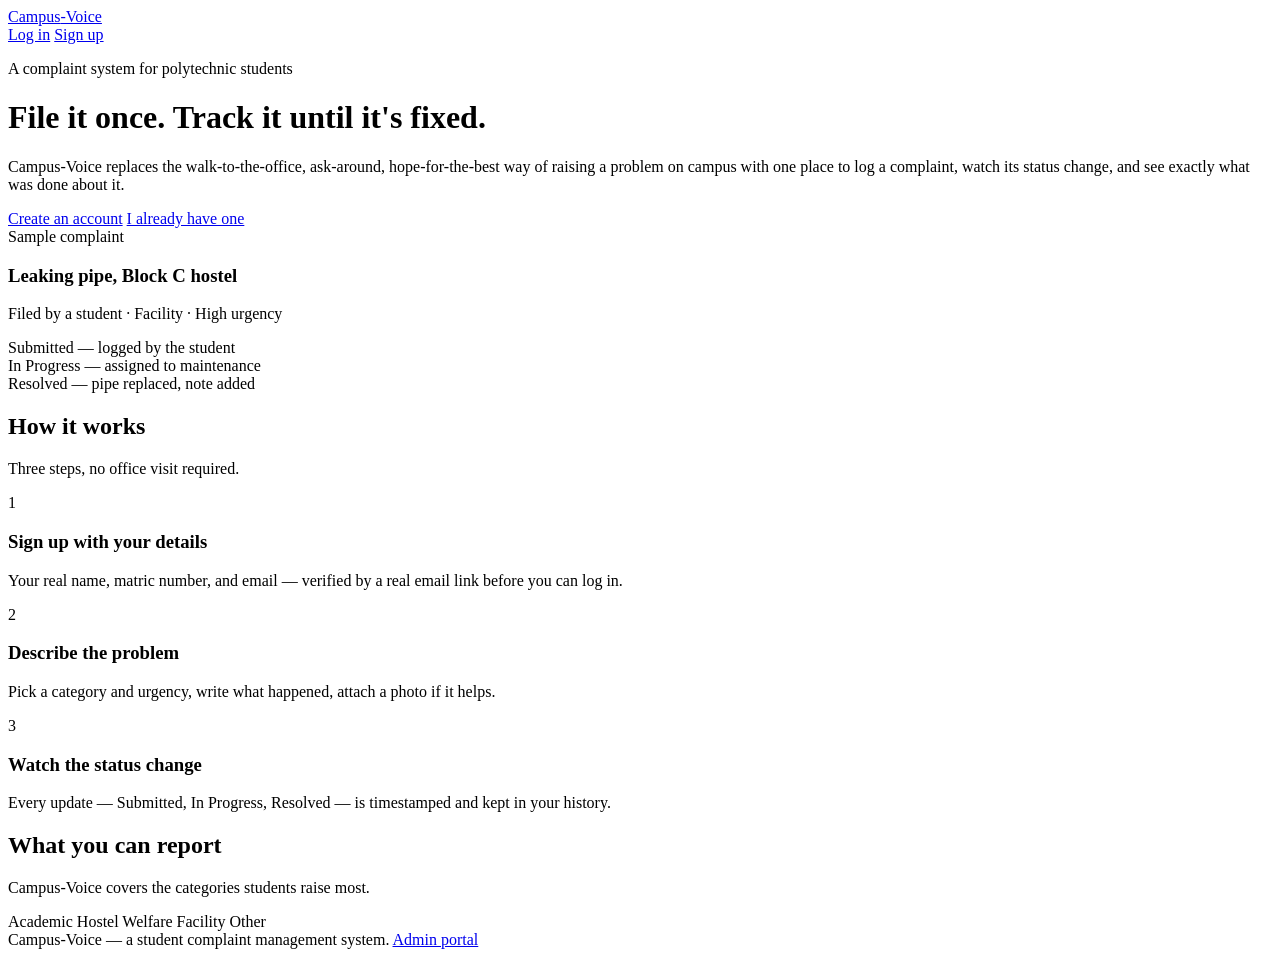
==== index.html @ e6426d65 "Add files via upload" ====
<!DOCTYPE html>
<html lang="en">
<head>
<meta charset="UTF-8">
<meta name="viewport" content="width=device-width, initial-scale=1.0">
<title>Campus-Voice — Student Complaint Management System</title>
<meta name="description" content="Campus-Voice lets students file, track, and resolve complaints without joining a queue at an office.">
<link rel="stylesheet" href="css/style.css">
</head>
<body>

  <nav class="site-nav">
    <div class="container">
      <a href="index.html" class="brand">Campus<span class="flag">-Voice</span></a>
      <div class="nav-links">
        <a href="login.html">Log in</a>
        <a href="signup.html" class="btn btn-accent btn-sm">Sign up</a>
      </div>
    </div>
  </nav>

  <header class="hero">
    <div class="container">
      <div>
        <p class="hero-eyebrow">A complaint system for polytechnic students</p>
        <h1>File it once. Track it until it's fixed.</h1>
        <p class="lead">Campus-Voice replaces the walk-to-the-office, ask-around, hope-for-the-best way of raising a
          problem on campus with one place to log a complaint, watch its status change, and see exactly what was
          done about it.</p>
        <div class="hero-actions">
          <a href="signup.html" class="btn btn-primary">Create an account</a>
          <a href="login.html" class="btn btn-outline">I already have one</a>
        </div>
      </div>

      <div class="notice-card">
        <span class="tag">Sample complaint</span>
        <h3>Leaking pipe, Block C hostel</h3>
        <p class="meta">Filed by a student · Facility · High urgency</p>
        <div class="status-trail">
          <div class="step done"><span class="dot"></span> Submitted — logged by the student</div>
          <div class="step done"><span class="dot"></span> In Progress — assigned to maintenance</div>
          <div class="step current"><span class="dot"></span> Resolved — pipe replaced, note added</div>
        </div>
      </div>
    </div>
  </header>

  <section class="section">
    <div class="container">
      <div class="section-head">
        <h2>How it works</h2>
        <p>Three steps, no office visit required.</p>
      </div>
      <div class="step-grid">
        <div class="step-card">
          <span class="step-index">1</span>
          <h3>Sign up with your details</h3>
          <p>Your real name, matric number, and email — verified by a real email link before you can log in.</p>
        </div>
        <div class="step-card">
          <span class="step-index">2</span>
          <h3>Describe the problem</h3>
          <p>Pick a category and urgency, write what happened, attach a photo if it helps.</p>
        </div>
        <div class="step-card">
          <span class="step-index">3</span>
          <h3>Watch the status change</h3>
          <p>Every update — Submitted, In Progress, Resolved — is timestamped and kept in your history.</p>
        </div>
      </div>
    </div>
  </section>

  <section class="section" style="padding-top:0;">
    <div class="container">
      <div class="section-head">
        <h2>What you can report</h2>
        <p>Campus-Voice covers the categories students raise most.</p>
      </div>
      <div class="category-strip">
        <span class="category-chip">Academic</span>
        <span class="category-chip">Hostel</span>
        <span class="category-chip">Welfare</span>
        <span class="category-chip">Facility</span>
        <span class="category-chip">Other</span>
      </div>
    </div>
  </section>

  <footer class="site-footer">
    <div class="container flex-between">
      <span>Campus-Voice — a student complaint management system.</span>
      <a href="admin.html">Admin portal</a>
    </div>
  </footer>

</body>
</html>
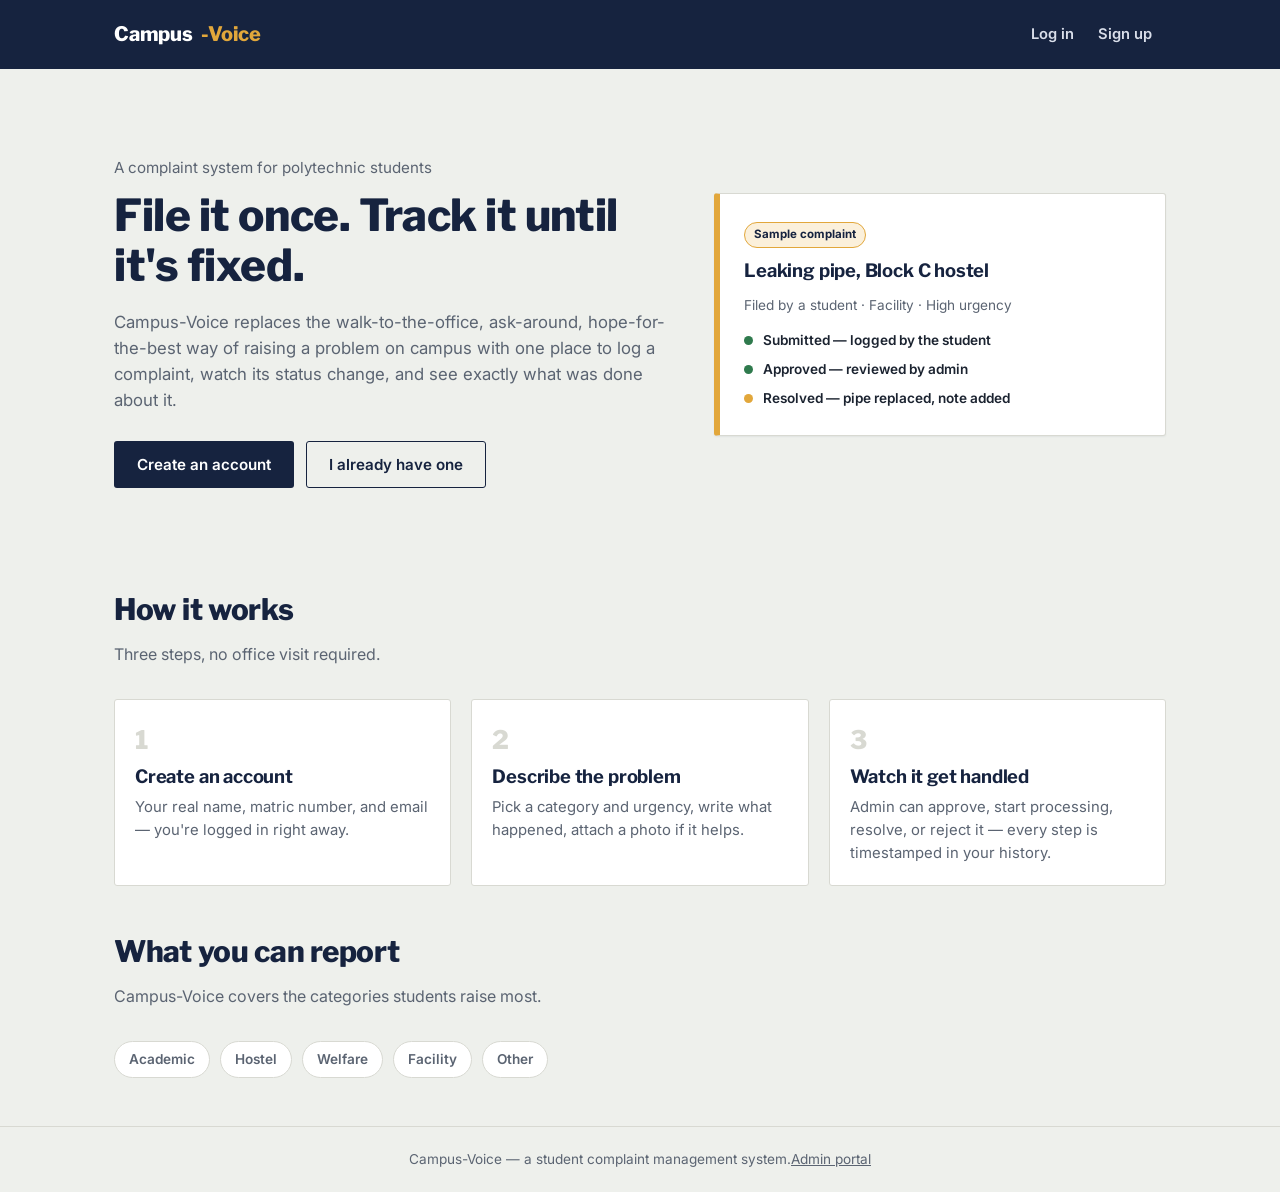
==== commit cb8d29f8: "Add files via upload" ====
--- a/index.html
+++ b/index.html
@@ -39,7 +39,7 @@
         <p class="meta">Filed by a student · Facility · High urgency</p>
         <div class="status-trail">
           <div class="step done"><span class="dot"></span> Submitted — logged by the student</div>
-          <div class="step done"><span class="dot"></span> In Progress — assigned to maintenance</div>
+          <div class="step done"><span class="dot"></span> Approved — reviewed by admin</div>
           <div class="step current"><span class="dot"></span> Resolved — pipe replaced, note added</div>
         </div>
       </div>
@@ -55,8 +55,8 @@
       <div class="step-grid">
         <div class="step-card">
           <span class="step-index">1</span>
-          <h3>Sign up with your details</h3>
-          <p>Your real name, matric number, and email — verified by a real email link before you can log in.</p>
+          <h3>Create an account</h3>
+          <p>Your real name, matric number, and email — you're logged in right away.</p>
         </div>
         <div class="step-card">
           <span class="step-index">2</span>
@@ -65,8 +65,8 @@
         </div>
         <div class="step-card">
           <span class="step-index">3</span>
-          <h3>Watch the status change</h3>
-          <p>Every update — Submitted, In Progress, Resolved — is timestamped and kept in your history.</p>
+          <h3>Watch it get handled</h3>
+          <p>Admin can approve, start processing, resolve, or reject it — every step is timestamped in your history.</p>
         </div>
       </div>
     </div>
--- a/css/style.css
+++ b/css/style.css
@@ -0,0 +1,527 @@
+/* ============================================================
+   Campus-Voice — Design Tokens & Shared Styles
+   Palette: institutional navy + notice-board amber, on cool paper.
+   Type: Libre Franklin (condensed, poster-like) for headings,
+         Inter for body/UI text.
+   ============================================================ */
+
+@import url('https://fonts.googleapis.com/css2?family=Libre+Franklin:wght@500;700;800&family=Inter:wght@400;500;600;700&display=swap');
+
+:root {
+  /* Color */
+  --ink:        #16233F;   /* primary navy — nav, headings, primary actions */
+  --ink-2:      #223458;   /* hover state of navy */
+  --amber:      #E2A73B;   /* accent — flags attention, "Submitted" status */
+  --paper:      #EEF0EC;   /* page background */
+  --surface:    #FFFFFF;   /* card/panel background */
+  --text:       #1B2330;   /* body text */
+  --slate:      #5B6472;   /* secondary text */
+  --line:       #D8D9D2;   /* hairline borders */
+  --blue:       #2C5F9E;   /* "In Progress" status */
+  --green:      #2F7A4D;   /* "Resolved" status */
+  --red:        #B23A2E;   /* High urgency / errors */
+  --amber-tint: #FBF0DB;
+  --blue-tint:  #E5EDF6;
+  --green-tint: #E4F0E8;
+  --red-tint:   #F7E7E5;
+
+  /* Type */
+  --font-head: 'Libre Franklin', sans-serif;
+  --font-body: 'Inter', sans-serif;
+
+  /* Layout */
+  --radius: 3px;
+  --shadow: 0 1px 2px rgba(22, 35, 63, 0.06);
+  --max-width: 1100px;
+}
+
+* { box-sizing: border-box; }
+
+html { scroll-behavior: smooth; }
+
+body {
+  margin: 0;
+  font-family: var(--font-body);
+  background: var(--paper);
+  color: var(--text);
+  line-height: 1.55;
+  -webkit-font-smoothing: antialiased;
+}
+
+h1, h2, h3, h4 {
+  font-family: var(--font-head);
+  color: var(--ink);
+  margin: 0 0 0.5em;
+  line-height: 1.15;
+  font-weight: 800;
+  letter-spacing: -0.01em;
+}
+
+h1 { font-size: clamp(2rem, 4vw, 2.75rem); }
+h2 { font-size: clamp(1.4rem, 2.6vw, 1.85rem); }
+h3 { font-size: 1.15rem; font-weight: 700; }
+
+p { max-width: 66ch; }
+
+a { color: var(--ink); }
+
+.container {
+  max-width: var(--max-width);
+  margin: 0 auto;
+  padding: 0 24px;
+}
+
+/* ---------- Buttons ---------- */
+.btn {
+  display: inline-flex;
+  align-items: center;
+  justify-content: center;
+  gap: 8px;
+  font-family: var(--font-body);
+  font-weight: 600;
+  font-size: 0.95rem;
+  padding: 11px 22px;
+  border-radius: var(--radius);
+  border: 1px solid transparent;
+  cursor: pointer;
+  text-decoration: none;
+  transition: background 0.15s ease, border-color 0.15s ease, color 0.15s ease;
+}
+.btn-primary { background: var(--ink); color: #fff; }
+.btn-primary:hover { background: var(--ink-2); }
+.btn-accent { background: var(--amber); color: var(--ink); }
+.btn-accent:hover { background: #d4972c; }
+.btn-outline { background: transparent; color: var(--ink); border-color: var(--ink); }
+.btn-outline:hover { background: var(--ink); color: #fff; }
+.btn-ghost { background: transparent; color: var(--slate); border: none; padding: 8px 10px; }
+.btn-ghost:hover { color: var(--ink); }
+.btn-danger { background: var(--red); color: #fff; }
+.btn-danger:hover { background: #952f25; }
+.btn-block { width: 100%; }
+.btn-sm { padding: 7px 14px; font-size: 0.85rem; }
+.btn:disabled { opacity: 0.55; cursor: not-allowed; }
+
+/* ---------- Top nav ---------- */
+.site-nav {
+  background: var(--ink);
+  color: #fff;
+}
+.site-nav .container {
+  display: flex;
+  align-items: center;
+  justify-content: space-between;
+  padding-top: 16px;
+  padding-bottom: 16px;
+}
+.brand {
+  display: flex;
+  align-items: baseline;
+  gap: 8px;
+  color: #fff;
+  text-decoration: none;
+  font-family: var(--font-head);
+  font-weight: 800;
+  font-size: 1.25rem;
+}
+.brand .flag { color: var(--amber); }
+.nav-links { display: flex; align-items: center; gap: 10px; }
+.nav-links a, .nav-links button {
+  color: #d9deea;
+  text-decoration: none;
+  font-size: 0.92rem;
+  font-weight: 600;
+  background: none;
+  border: none;
+  cursor: pointer;
+  font-family: var(--font-body);
+}
+.nav-links a:hover, .nav-links button:hover { color: #fff; }
+.nav-user {
+  font-size: 0.85rem;
+  color: #aab3c6;
+  border-left: 1px solid #33436a;
+  padding-left: 14px;
+  margin-left: 4px;
+}
+.nav-user strong { color: #fff; }
+
+/* ---------- Hero (landing) ---------- */
+.hero {
+  padding: 72px 0 56px;
+}
+.hero .container {
+  display: grid;
+  grid-template-columns: 1.1fr 0.9fr;
+  gap: 48px;
+  align-items: center;
+}
+.hero-eyebrow {
+  color: var(--slate);
+  font-size: 0.95rem;
+  margin-bottom: 10px;
+}
+.hero h1 { margin-bottom: 18px; }
+.hero p.lead { color: var(--slate); font-size: 1.05rem; margin-bottom: 28px; }
+.hero-actions { display: flex; gap: 12px; flex-wrap: wrap; }
+
+.notice-card {
+  background: var(--surface);
+  border: 1px solid var(--line);
+  border-left: 6px solid var(--amber);
+  border-radius: var(--radius);
+  box-shadow: var(--shadow);
+  padding: 26px 24px;
+}
+.notice-card .tag {
+  display: inline-block;
+  font-size: 0.72rem;
+  font-weight: 700;
+  color: var(--ink);
+  background: var(--amber-tint);
+  border: 1px solid var(--amber);
+  padding: 3px 9px;
+  border-radius: 999px;
+  margin-bottom: 12px;
+}
+.notice-card h3 { margin-bottom: 6px; }
+.notice-card .meta { color: var(--slate); font-size: 0.85rem; margin-bottom: 14px; }
+.status-trail { display: flex; flex-direction: column; gap: 8px; margin-top: 14px; }
+.status-trail .step {
+  display: flex; align-items: center; gap: 10px; font-size: 0.85rem; color: var(--slate);
+}
+.status-trail .dot { width: 9px; height: 9px; border-radius: 50%; background: var(--line); flex-shrink: 0; }
+.status-trail .step.done .dot { background: var(--green); }
+.status-trail .step.current .dot { background: var(--amber); }
+.status-trail .step.done, .status-trail .step.current { color: var(--text); font-weight: 600; }
+
+/* ---------- Sections ---------- */
+.section { padding: 48px 0; }
+.section-head { max-width: 60ch; margin-bottom: 32px; }
+.section-head p { color: var(--slate); }
+
+.step-grid {
+  display: grid;
+  grid-template-columns: repeat(auto-fit, minmax(220px, 1fr));
+  gap: 20px;
+}
+.step-card {
+  background: var(--surface);
+  border: 1px solid var(--line);
+  border-radius: var(--radius);
+  padding: 20px;
+}
+.step-card .step-index {
+  font-family: var(--font-head);
+  font-weight: 800;
+  font-size: 1.6rem;
+  color: var(--line);
+  display: block;
+  margin-bottom: 6px;
+}
+.step-card p { color: var(--slate); font-size: 0.93rem; margin: 0; }
+
+.category-strip {
+  display: flex;
+  flex-wrap: wrap;
+  gap: 10px;
+  margin-top: 8px;
+}
+.category-chip {
+  border: 1px solid var(--line);
+  background: var(--surface);
+  padding: 7px 14px;
+  border-radius: 999px;
+  font-size: 0.85rem;
+  color: var(--slate);
+  font-weight: 600;
+}
+
+footer.site-footer {
+  border-top: 1px solid var(--line);
+  padding: 22px 0;
+  color: var(--slate);
+  font-size: 0.85rem;
+  display: flex;
+  justify-content: space-between;
+  flex-wrap: wrap;
+  gap: 8px;
+}
+footer.site-footer a { color: var(--slate); }
+
+/* ---------- Auth pages ---------- */
+.auth-wrap {
+  min-height: calc(100vh - 65px);
+  display: flex;
+  align-items: center;
+  justify-content: center;
+  padding: 40px 16px;
+}
+.auth-card {
+  width: 100%;
+  max-width: 420px;
+  background: var(--surface);
+  border: 1px solid var(--line);
+  border-radius: var(--radius);
+  box-shadow: var(--shadow);
+  padding: 34px 30px;
+}
+.auth-card h1 { font-size: 1.5rem; margin-bottom: 4px; }
+.auth-card .sub { color: var(--slate); font-size: 0.9rem; margin-bottom: 24px; }
+.auth-foot { text-align: center; font-size: 0.88rem; color: var(--slate); margin-top: 18px; }
+
+.field { margin-bottom: 16px; }
+.field label {
+  display: block;
+  font-size: 0.85rem;
+  font-weight: 600;
+  color: var(--ink);
+  margin-bottom: 6px;
+}
+.field input,
+.field select,
+.field textarea {
+  width: 100%;
+  font-family: var(--font-body);
+  font-size: 0.95rem;
+  padding: 10px 12px;
+  border: 1px solid var(--line);
+  border-radius: var(--radius);
+  background: #fff;
+  color: var(--text);
+}
+.field input:focus,
+.field select:focus,
+.field textarea:focus,
+button:focus-visible,
+a:focus-visible {
+  outline: 2px solid var(--blue);
+  outline-offset: 1px;
+}
+.field .hint { font-size: 0.78rem; color: var(--slate); margin-top: 5px; }
+.field-row { display: grid; grid-template-columns: 1fr 1fr; gap: 14px; }
+
+.form-msg {
+  padding: 10px 13px;
+  border-radius: var(--radius);
+  font-size: 0.87rem;
+  margin-bottom: 16px;
+  display: none;
+}
+.form-msg.show { display: block; }
+.form-msg.error { background: var(--red-tint); color: var(--red); border: 1px solid #e3b3ac; }
+.form-msg.success { background: var(--green-tint); color: var(--green); border: 1px solid #b7d9c1; }
+.form-msg.info { background: var(--blue-tint); color: var(--blue); border: 1px solid #b9cde6; }
+
+.link-row { display: flex; justify-content: space-between; font-size: 0.85rem; margin-top: -6px; margin-bottom: 16px; }
+
+/* ---------- App shell (dashboard/admin) ---------- */
+.app-body { min-height: 100vh; display: flex; flex-direction: column; }
+.app-main { flex: 1; padding: 32px 0 56px; }
+.page-head {
+  display: flex;
+  justify-content: space-between;
+  align-items: flex-end;
+  flex-wrap: wrap;
+  gap: 14px;
+  margin-bottom: 26px;
+}
+.page-head p { color: var(--slate); margin: 4px 0 0; }
+
+.tabs { display: flex; gap: 4px; border-bottom: 1px solid var(--line); margin-bottom: 28px; }
+.tab-btn {
+  background: none; border: none; cursor: pointer;
+  padding: 10px 16px;
+  font-family: var(--font-body);
+  font-weight: 600;
+  font-size: 0.92rem;
+  color: var(--slate);
+  border-bottom: 2px solid transparent;
+  margin-bottom: -1px;
+}
+.tab-btn.active { color: var(--ink); border-bottom-color: var(--amber); }
+.tab-panel { display: none; }
+.tab-panel.active { display: block; }
+
+.panel {
+  background: var(--surface);
+  border: 1px solid var(--line);
+  border-radius: var(--radius);
+  padding: 26px;
+}
+.panel + .panel { margin-top: 20px; }
+
+/* ---------- Status badges ---------- */
+.badge {
+  display: inline-flex;
+  align-items: center;
+  gap: 6px;
+  font-size: 0.78rem;
+  font-weight: 700;
+  padding: 4px 10px;
+  border-radius: 999px;
+  white-space: nowrap;
+}
+.badge::before { content: ""; width: 7px; height: 7px; border-radius: 50%; }
+.badge-submitted { background: var(--amber-tint); color: #8a6410; }
+.badge-submitted::before { background: var(--amber); }
+.badge-progress { background: var(--blue-tint); color: var(--blue); }
+.badge-progress::before { background: var(--blue); }
+.badge-resolved { background: var(--green-tint); color: var(--green); }
+.badge-resolved::before { background: var(--green); }
+
+.urgency-tag { font-size: 0.76rem; font-weight: 700; }
+.urgency-High { color: var(--red); }
+.urgency-Medium { color: #8a6410; }
+.urgency-Low { color: var(--slate); }
+
+/* ---------- Complaint cards / list ---------- */
+.complaint-list { display: flex; flex-direction: column; gap: 12px; }
+.complaint-card {
+  background: var(--surface);
+  border: 1px solid var(--line);
+  border-left-width: 5px;
+  border-radius: var(--radius);
+  padding: 16px 18px;
+  cursor: pointer;
+  transition: box-shadow 0.15s ease;
+}
+.complaint-card:hover { box-shadow: var(--shadow); }
+.complaint-card.border-submitted { border-left-color: var(--amber); }
+.complaint-card.border-progress { border-left-color: var(--blue); }
+.complaint-card.border-resolved { border-left-color: var(--green); }
+.complaint-card .row1 {
+  display: flex; justify-content: space-between; align-items: flex-start; gap: 10px; margin-bottom: 8px;
+}
+.complaint-card .cat { font-family: var(--font-head); font-weight: 700; color: var(--ink); font-size: 1.02rem; }
+.complaint-card .desc { color: var(--slate); font-size: 0.9rem; margin: 0; max-width: 70ch;
+  display: -webkit-box; -webkit-line-clamp: 2; -webkit-box-orient: vertical; overflow: hidden; }
+.complaint-card .row2 { display: flex; gap: 14px; align-items: center; margin-top: 10px; font-size: 0.78rem; color: var(--slate); flex-wrap: wrap; }
+
+.empty-state {
+  text-align: center;
+  padding: 56px 20px;
+  border: 1px dashed var(--line);
+  border-radius: var(--radius);
+  color: var(--slate);
+}
+.empty-state .flag-icon { font-size: 1.8rem; margin-bottom: 10px; }
+.empty-state h3 { margin-bottom: 6px; }
+
+.loading-state { text-align: center; padding: 40px 20px; color: var(--slate); font-size: 0.9rem; }
+
+/* ---------- Stats (admin) ---------- */
+.stats-grid {
+  display: grid;
+  grid-template-columns: repeat(auto-fit, minmax(160px, 1fr));
+  gap: 14px;
+  margin-bottom: 26px;
+}
+.stat-card {
+  background: var(--surface);
+  border: 1px solid var(--line);
+  border-radius: var(--radius);
+  padding: 16px 18px;
+}
+.stat-card .num { font-family: var(--font-head); font-size: 1.9rem; font-weight: 800; color: var(--ink); display: block; }
+.stat-card .label { color: var(--slate); font-size: 0.82rem; }
+.stat-card.accent { border-top: 3px solid var(--amber); }
+.stat-card.blue { border-top: 3px solid var(--blue); }
+.stat-card.green { border-top: 3px solid var(--green); }
+
+/* ---------- Filters ---------- */
+.filter-row {
+  display: flex;
+  gap: 12px;
+  flex-wrap: wrap;
+  margin-bottom: 18px;
+  align-items: flex-end;
+}
+.filter-row .field { margin-bottom: 0; min-width: 160px; }
+
+/* ---------- Table ---------- */
+.table-wrap { overflow-x: auto; }
+table.complaints-table { width: 100%; border-collapse: collapse; font-size: 0.9rem; }
+table.complaints-table th {
+  text-align: left;
+  font-family: var(--font-body);
+  font-weight: 700;
+  color: var(--slate);
+  font-size: 0.78rem;
+  text-transform: uppercase;
+  letter-spacing: 0.03em;
+  padding: 10px 12px;
+  border-bottom: 1px solid var(--line);
+}
+table.complaints-table td {
+  padding: 12px;
+  border-bottom: 1px solid var(--line);
+  vertical-align: top;
+}
+table.complaints-table tr:last-child td { border-bottom: none; }
+table.complaints-table td.desc-cell { max-width: 260px; color: var(--slate); }
+
+/* ---------- Modal ---------- */
+.modal-overlay {
+  position: fixed; inset: 0; background: rgba(22, 35, 63, 0.5);
+  display: none; align-items: center; justify-content: center; padding: 20px; z-index: 50;
+}
+.modal-overlay.show { display: flex; }
+.modal {
+  background: #fff;
+  border-radius: var(--radius);
+  max-width: 560px;
+  width: 100%;
+  max-height: 88vh;
+  overflow-y: auto;
+  padding: 28px;
+  box-shadow: 0 12px 32px rgba(0,0,0,0.22);
+}
+.modal-head { display: flex; justify-content: space-between; align-items: flex-start; margin-bottom: 14px; }
+.modal-close { background: none; border: none; font-size: 1.3rem; color: var(--slate); cursor: pointer; line-height: 1; }
+.modal .attachment-preview img { max-width: 100%; border-radius: var(--radius); border: 1px solid var(--line); margin-top: 10px; }
+
+.history-list { list-style: none; margin: 14px 0 0; padding: 0; border-left: 2px solid var(--line); }
+.history-list li { position: relative; padding: 0 0 16px 20px; }
+.history-list li::before {
+  content: ""; position: absolute; left: -6px; top: 3px; width: 10px; height: 10px;
+  border-radius: 50%; background: var(--ink); border: 2px solid #fff;
+}
+.history-list .h-status { font-weight: 700; font-size: 0.9rem; }
+.history-list .h-time { color: var(--slate); font-size: 0.78rem; }
+.history-list .h-note { color: var(--slate); font-size: 0.86rem; margin-top: 3px; }
+
+/* ---------- Admin login ---------- */
+.admin-badge {
+  display: inline-block;
+  background: var(--ink);
+  color: var(--amber);
+  font-size: 0.7rem;
+  font-weight: 700;
+  letter-spacing: 0.04em;
+  padding: 3px 9px;
+  border-radius: 3px;
+  margin-bottom: 10px;
+}
+
+/* ---------- Utility ---------- */
+.text-center { text-align: center; }
+.mt-0 { margin-top: 0; }
+.small { font-size: 0.85rem; color: var(--slate); }
+.divider { height: 1px; background: var(--line); margin: 22px 0; border: none; }
+.flex-between { display: flex; justify-content: space-between; align-items: center; }
+.hidden { display: none !important; }
+
+@media (max-width: 800px) {
+  .hero .container { grid-template-columns: 1fr; }
+  .hero { padding: 40px 0; }
+  .field-row { grid-template-columns: 1fr; }
+  .page-head { flex-direction: column; align-items: flex-start; }
+}
+
+@media (max-width: 560px) {
+  .nav-links span.nav-user-label { display: none; }
+}
+
+@media (prefers-reduced-motion: reduce) {
+  * { animation: none !important; transition: none !important; }
+}
